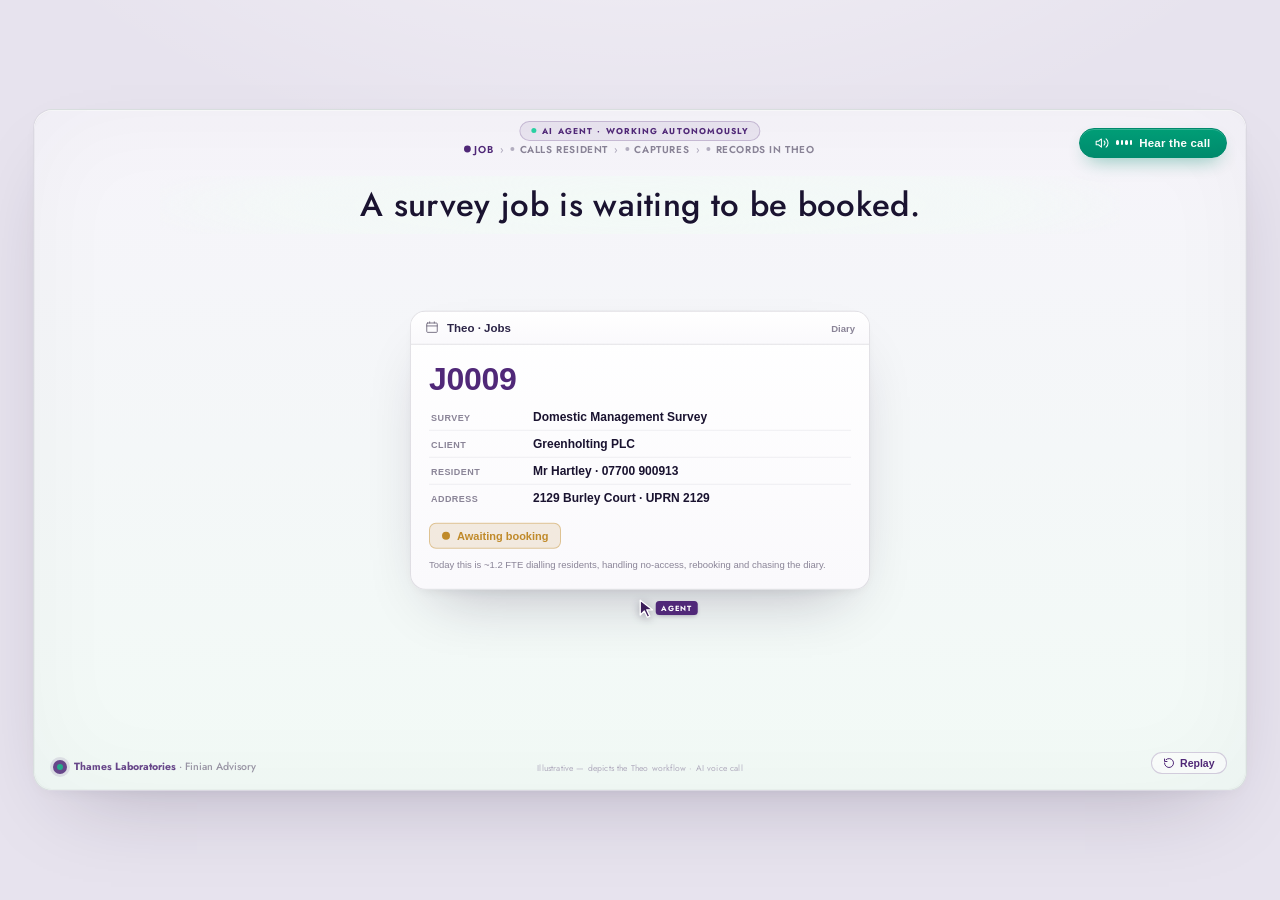
==== fa2-book-the-survey/index.html @ 350c70f8 "Thames Laboratories automation demos (FA1 Job Creation, FA2 Diary/voice call, FA3 Report QA) — Finia" ====
<!doctype html>
<html lang="en">
<head>
  <meta charset="utf-8" />
  <meta name="viewport" content="width=device-width, initial-scale=1" />
  <title>Focus Area 02 — Diary &amp; Appointment Setting · see it work · Thames Laboratories</title>
  <meta name="description" content="The agent phones the resident — a real AI voice call — agrees the slot, captures access and consent, and writes the booking into Theo. Sensitive calls stay human." />
  <link rel="preconnect" href="https://fonts.googleapis.com" />
  <link rel="preconnect" href="https://fonts.gstatic.com" crossorigin />
  <link href="https://fonts.googleapis.com/css2?family=Jost:wght@300;400;500;600;700&display=swap" rel="stylesheet" />
  <link rel="stylesheet" href="style.css" />
</head>
<body>
  <main class="stage" id="stage" data-step="0">

    <div class="agentbadge" aria-hidden="true"><span class="agentbadge-dot"></span>AI&nbsp;agent&nbsp;·&nbsp;working autonomously</div>
    <nav class="steps" id="steps" aria-label="Sequence">
      <span class="step" data-s="1"><i></i>Job</span>
      <span class="step-arr">›</span>
      <span class="step" data-s="2"><i></i>Calls&nbsp;resident</span>
      <span class="step-arr">›</span>
      <span class="step" data-s="3"><i></i>Captures</span>
      <span class="step-arr">›</span>
      <span class="step" data-s="4"><i></i>Records&nbsp;in&nbsp;Theo</span>
    </nav>
    <header class="hed" id="hed"><p class="hed-t" id="hedT">A survey job is waiting to be booked.</p></header>

    <button class="sound-btn" id="soundBtn" type="button" aria-label="Hear the call">
      <svg viewBox="0 0 24 24" aria-hidden="true"><path d="M11 5L6 9H2v6h4l5 4z"/><path d="M15.5 8.5a5 5 0 0 1 0 7M19 5a9 9 0 0 1 0 14"/></svg>
      <span class="eq" aria-hidden="true"><i></i><i></i><i></i><i></i></span>
      <span class="lbl-play">Hear the call</span><span class="lbl-stop">Stop</span>
    </button>

    <div class="camera" id="camera">
    <div class="scenes" id="scenes">

      <!-- ── SCENE 1 — unbooked job ───────────────────────────────────── -->
      <section class="card scene scene-await" id="sceneAwait" aria-label="An unbooked job">
        <div class="await-bar">
          <svg viewBox="0 0 24 24" aria-hidden="true"><rect x="3" y="4" width="18" height="16" rx="1.5"/><path d="M3 9h18M8 4V2M16 4V2"/></svg>
          Theo · Jobs<span class="tag">Diary</span>
        </div>
        <div class="await-body">
          <div class="await-job">J0009</div>
          <div class="await-meta">
            <div class="await-row"><span>Survey</span><b>Domestic Management Survey</b></div>
            <div class="await-row"><span>Client</span><b>Greenholting PLC</b></div>
            <div class="await-row"><span>Resident</span><b>Mr Hartley · 07700 900913</b></div>
            <div class="await-row"><span>Address</span><b>2129 Burley Court · UPRN 2129</b></div>
          </div>
          <div class="await-pill"><span class="d"></span>Awaiting booking</div>
          <div class="await-note">Today this is ~1.2&nbsp;FTE dialling residents, handling no-access, rebooking and chasing the diary.</div>
        </div>
      </section>

      <!-- ── SCENE 2/3 — the live AI voice call ───────────────────────── -->
      <section class="card scene scene-call" id="sceneCall" aria-label="The agent on a voice call with the resident">
        <div class="call-head">
          <span class="call-av">MH</span>
          <span class="call-who"><b>Mr Hartley · resident</b><em>07700 900913 · 2129 Burley Court</em></span>
          <span class="call-status">
            <span class="call-live"><span class="dot"></span>On call <span class="call-timer" id="callTimer">00:00</span></span>
            <span class="call-wave" aria-hidden="true"><i></i><i></i><i></i><i></i><i></i><i></i><i></i><i></i></span>
            <span class="call-voice">AI voice agent</span>
          </span>
        </div>
        <div class="call-body">
          <div class="tx" id="tx" aria-label="Live transcript"></div>
          <div class="cap">
            <div class="cap-h"><svg class="pen" viewBox="0 0 24 24" fill="none" stroke="#502878" stroke-width="1.7"><path d="M12 20h9M16.5 3.5a2.1 2.1 0 0 1 3 3L7 19l-4 1 1-4z"/></svg>Captured from the call</div>
            <div class="cap-list" id="capList"></div>
            <div class="cap-guard">Slots offered are ones the schedule already proposes — <b>never overridden</b>. Vulnerable or no-consent calls are <b>handed to a person</b>.</div>
          </div>
        </div>
      </section>

      <!-- ── SCENE 4 — recorded in Theo ───────────────────────────────── -->
      <section class="card scene scene-record" id="sceneRecord" aria-label="The booking, recorded in Theo">
        <div class="theo-top">
          <img class="theo-logo" src="theo-logo.png" alt="Theo" />
          <span class="theo-top-bc">Projects · Jobs · <b>J0009</b> · <em>Booking</em></span>
          <span class="theo-top-r"><span class="theo-top-user"><b>Maureen Donoghue</b><em>maureen.donoghue@thameslabs</em></span><span class="theo-top-btn">Logout</span></span>
        </div>
        <div class="rec-body">
          <div class="rec-col">
            <div class="rec-h">Diary <span class="rec-teams">Copy to TEAMS</span></div>
            <div class="cal-col">
              <div class="cal-colh">Priya Sharma · Tue 16 Jun</div>
              <div class="cal-grid">
                <div class="cal-times"><span class="cal-time">08</span><span class="cal-time">09</span><span class="cal-time">10</span><span class="cal-time">11</span><span class="cal-time">12</span></div>
                <div class="cal-track">
                  <div class="cal-block cal-block-new drop" id="calBlock" style="top:64px;height:52px;"><b>J0009 · Domestic Survey</b>2129 Burley Court · 10:00</div>
                  <div class="cal-block cal-block-busy" style="top:6px;height:26px;">J0021 · survey</div>
                </div>
              </div>
            </div>
            <div class="rec-fit">Booked to <b>P. Sharma</b> — best fit on skills, travel &amp; availability, within the proposed schedule.</div>
          </div>
          <div class="rec-col">
            <div class="rec-h">Activity · written from the call</div>
            <div class="rec-log">
              <div class="rec-le" data-l="1"><time>09:03</time> Called resident · <b>appointment agreed</b></div>
              <div class="rec-le" data-l="2"><time>09:03</time> Thu 11 declined (away) · <b>rebooked Tue 16</b></div>
              <div class="rec-le" data-l="3"><time>09:04</time> Booked J0009 to <b>P. Sharma</b> · Tue 10:00</div>
              <div class="rec-le" data-l="4"><time>09:04</time> Access &amp; pets captured · recording attached</div>
            </div>
            <div class="rec-sms" id="recSms">
              <div class="rec-sms-bar"><span>SMS · resident</span><span>sent 09:04</span></div>
              <div class="rec-sms-body">Appointment confirmed — surveyor ~<b>10:00</b>, Tue 16 Jun, ref&nbsp;<b>J0009</b>. Reply C to confirm.</div>
            </div>
            <span class="rec-chip" id="recChip"><span class="pip"></span>Call logged · task auto-closed</span>
          </div>
        </div>
      </section>

      <!-- ── SCENE 5 — payoff ─────────────────────────────────────────── -->
      <section class="scene scene-payoff" id="scenePayoff" aria-label="Result">
        <div class="payoff-eyebrow">Resident booked — autonomously</div>
        <h2 class="payoff-hero">The right resident slot —<br><em>booked itself.</em></h2>
        <p class="payoff-stat"><span id="counter">1</span><span class="payoff-unit">call</span><em>· no admin time</em></p>
        <p class="payoff-sub">J0009 · Mr Hartley · Thu 09:40 with P. Sharma · slot agreed, access &amp; consent captured, diary written, resident notified</p>
        <span class="payoff-pill"><span class="pip"></span>~1.2 FTE of dialling &amp; chasing — back</span>
      </section>

    </div><!-- /scenes -->

    <div class="cursor" id="cursor" aria-hidden="true">
      <span class="cursor-ring" id="cursorRing"></span>
      <svg class="cursor-svg" viewBox="0 0 24 24"><path d="M4 2.5 L4 19.5 L8.7 14.8 L12.2 22 L14.9 20.7 L11.4 13.5 L18 13.5 Z"/></svg>
      <span class="cursor-tag">agent</span>
    </div>
    </div><!-- /camera -->

    <div class="markrow"><span class="brandmark" aria-hidden="true"></span><span class="brandtxt">Thames Laboratories <em>· Finian Advisory</em></span></div>
    <span class="illnote">Illustrative — depicts the Theo workflow · AI voice call</span>
    <button class="replay" id="replay" type="button" aria-label="Replay">
      <svg viewBox="0 0 24 24" width="12" height="12" aria-hidden="true"><path d="M3 12a9 9 0 1 0 3-6.7M3 4v5h5"/></svg><span>Replay</span>
    </button>

  </main>
  <script src="demo.js" defer></script>
</body>
</html>
---- fa2-book-the-survey/style.css ----
/* ============================================================================
   Thames Laboratories · Focus Area 02 — Diary & Appointment Setting
   Cursor-led, camera-driven demo: a survey job is waiting to be booked →
   the agent calls the resident (script auto-filled) → scores the right
   surveyor within the schedule the engine proposes → books the slot, the
   resident notified, the call logged → the payoff. Auto-plays, loops.
   Honours prefers-reduced-motion. Thames purple + teal, real Theo UI.
   ========================================================================== */

:root {
  --purple:#502878; --purple-dark:#3C1E5A; --purple-2:#5e338a;
  --teal:#00A078; --teal-dark:#008C6E; --teal-logo:#36c7bd;
  --mint:#B4DCC8; --mint-bg:#EAF6F1; --mint-soft:#F2FAF6;
  --ink:#1A1330; --ink-2:#2c2547; --ink-3:#6B6478; --ink-4:#8a8497; --ink-5:#b3aec0;
  --hairline:#D8D4E0; --paper:#FFFFFF; --paper-2:#FAF9FC;
  --purple-soft:rgba(80,40,120,0.075); --purple-tint:rgba(80,40,120,0.045); --purple-line:rgba(80,40,120,0.22);
  --teal-soft:rgba(0,160,120,0.10); --teal-line:rgba(0,160,120,0.40);
  --amber:#C08A2A; --amber-soft:rgba(192,138,42,0.14); --amber-line:rgba(192,138,42,0.42);
  --spark:#2bd3a4;
  --line:rgba(30,20,50,0.12); --line-soft:rgba(30,20,50,0.06);
  --gothic:"Century Gothic","CenturyGothic","Jost","ITC Avant Garde Gothic","URW Gothic","Futura","Trebuchet MS",system-ui,sans-serif;
  --ui:"Segoe UI",Roboto,"Helvetica Neue",Arial,sans-serif;     /* real app chrome */
  --ease:cubic-bezier(.30,.78,.20,1); --ease-soft:cubic-bezier(.42,0,.10,1);
  --ease-cur:cubic-bezier(.36,.66,.18,1); --ease-cam:cubic-bezier(.5,.04,.14,1);
}
* { box-sizing:border-box; margin:0; padding:0; }
html, body { height:100%; }
body {
  font-family:var(--gothic); color:var(--ink-2);
  background:radial-gradient(1200px 700px at 50% -28%, rgba(255,255,255,0.6), transparent 60%), #e7e3ee;
  -webkit-font-smoothing:antialiased; text-rendering:optimizeLegibility;
  display:grid; place-items:center; padding:clamp(10px,2.6vw,40px); min-height:100%;
}

/* ── stage / camera ──────────────────────────────────────────────────────── */
.stage {
  width:min(1280px,100%); aspect-ratio:1280/720; min-height:460px;
  position:relative; overflow:hidden; isolation:isolate;
  border-radius:clamp(14px,1.5vw,20px); border:1px solid var(--line);
  background:linear-gradient(180deg,#f6f4fa,var(--mint-soft));
  box-shadow:0 1px 0 rgba(255,255,255,0.75) inset, 0 36px 84px -36px rgba(30,18,50,0.26), 0 5px 18px -10px rgba(30,18,50,0.10);
}
.stage::after { content:""; position:absolute; inset:0; pointer-events:none; z-index:60; border-radius:inherit;
  box-shadow:inset 0 0 100px rgba(30,18,50,0.035), inset 0 1px 0 rgba(255,255,255,0.5), inset 0 0 0 1px rgba(30,18,50,0.03); }
.camera { position:absolute; inset:0; z-index:4; transform-origin:0 0; transform:translate(0,0) scale(1); transition:transform 1.3s var(--ease-cam); will-change:transform; }

/* ── top chrome ──────────────────────────────────────────────────────────── */
.agentbadge { position:absolute; top:clamp(7px,0.9vw,11px); left:50%; transform:translateX(-50%); z-index:22;
  display:inline-flex; align-items:center; gap:6px; font-size:clamp(7px,0.78vw,8.5px); font-weight:700; letter-spacing:0.13em; text-transform:uppercase;
  color:var(--purple); background:var(--purple-soft); border:1px solid var(--purple-line); border-radius:999px; padding:3px 11px; }
.agentbadge-dot { width:5px; height:5px; border-radius:50%; background:var(--spark); flex:0 0 auto; }
.steps { position:absolute; top:clamp(22px,2.5vw,32px); left:50%; transform:translateX(-50%); z-index:20;
  display:flex; align-items:center; gap:clamp(4px,0.5vw,7px); white-space:nowrap;
  font-size:clamp(8px,0.85vw,10px); font-weight:600; letter-spacing:0.06em; text-transform:uppercase; }
.step { display:inline-flex; align-items:center; gap:5px; color:var(--ink-4); transition:color .35s var(--ease); }
.step i { width:4px; height:4px; border-radius:50%; background:var(--ink-5); transition:all .35s var(--ease); }
.step-arr { color:var(--ink-5); }
.step.done { color:var(--ink-3); } .step.done i { background:var(--teal); }
.step.now { color:var(--purple); } .step.now i { background:var(--purple); transform:scale(1.7); }
.hed { position:absolute; top:clamp(44px,5.2vw,66px); left:50%; transform:translateX(-50%); z-index:18;
  width:min(960px,94%); text-align:center; padding:clamp(6px,0.85vw,11px) clamp(14px,1.8vw,24px);
  background:radial-gradient(ellipse 70% 130% at 50% 50%, rgba(242,250,246,0.94), rgba(242,250,246,0.55) 55%, transparent 78%);
  transition:opacity .4s var(--ease-soft); }
.hed.swap { opacity:0; }
.stage[data-step="payoff"] .hed { opacity:0; }
.hed-t { font-weight:500; color:var(--ink); font-size:clamp(19px,2.6vw,33px); line-height:1.12; letter-spacing:0.01em; text-shadow:0 1px 0 rgba(255,255,255,0.5); }
.hed-t b { font-weight:700; color:var(--purple); }

/* ── scenes ──────────────────────────────────────────────────────────────── */
.scenes { position:absolute; inset:0; z-index:4; }
.card { background:linear-gradient(180deg,var(--paper),var(--paper-2)); border:1px solid var(--line); border-radius:clamp(12px,1.2vw,16px);
  box-shadow:0 1px 0 rgba(255,255,255,0.85) inset, 0 28px 60px -28px rgba(30,18,50,0.30), 0 5px 16px -8px rgba(30,18,50,0.13); overflow:hidden; }
.scene { position:absolute; left:50%; top:62%; transform:translate(-50%,calc(-50%+14px)) scale(.965); opacity:0; pointer-events:none;
  transition:opacity .7s var(--ease-soft), transform .85s var(--ease-soft), filter .7s var(--ease-soft); will-change:opacity,transform; }
.stage[data-step="1"] .scene-await,
.stage[data-step="2"] .scene-call,
.stage[data-step="3"] .scene-call,
.stage[data-step="4"] .scene-record,
.stage[data-step="payoff"] .scene-payoff {
  opacity:1; transform:translate(-50%,-50%) scale(1); pointer-events:auto; z-index:5;
}
.stage.measuring .scene { transition:none !important; }
.stage.frozen *, .stage.frozen *::before, .stage.frozen *::after { transition:none !important; animation:none !important; }
/* realism: recreated software uses real UI fonts, not the brand face */
.scene-await, .scene-call, .scene-record { font-family:var(--ui); }

/* Theo top bar (shared) */
.theo-top { display:flex; align-items:center; gap:10px; padding:8px 14px; background:#fff; border-bottom:1px solid var(--line); }
.theo-logo { height:19px; width:auto; display:block; }
.theo-top-bc { font-size:clamp(8.5px,0.9vw,10px); color:var(--ink-4); }
.theo-top-bc b { color:var(--purple); font-weight:700; }
.theo-top-bc em { font-style:italic; color:var(--ink-2); font-weight:600; }
.theo-top-r { margin-left:auto; display:flex; align-items:center; gap:11px; font-size:clamp(8px,0.82vw,9.5px); color:var(--ink-4); }
.theo-top-user { display:flex; flex-direction:column; line-height:1.15; text-align:right; }
.theo-top-user b { color:var(--ink-2); font-weight:700; font-size:clamp(8.5px,0.88vw,10px); }
.theo-top-user em { font-style:normal; color:var(--ink-5); font-size:0.85em; }
.theo-top-btn { color:var(--ink-3); border:1px solid var(--hairline); border-radius:5px; padding:3px 9px; font-weight:600; }

/* ════════ SCENE 1 — unbooked job ════════ */
.scene-await { width:min(460px,62%); }
.await-bar { display:flex; align-items:center; gap:8px; padding:9px 14px; border-bottom:1px solid var(--line); background:linear-gradient(180deg,#fff,var(--paper-2)); font-size:clamp(10px,1vw,11.5px); font-weight:700; color:var(--ink-2); }
.await-bar svg { width:14px; height:14px; fill:none; stroke:var(--ink-3); stroke-width:1.5; stroke-linecap:round; stroke-linejoin:round; }
.await-bar .tag { margin-left:auto; font-size:clamp(8px,0.85vw,9.5px); font-weight:600; color:var(--ink-4); }
.await-body { padding:clamp(13px,1.5vw,18px); display:flex; flex-direction:column; gap:9px; }
.await-job { font-size:clamp(24px,2.6vw,32px); font-weight:700; color:var(--purple); letter-spacing:-0.01em; line-height:1; }
.await-meta { display:flex; flex-direction:column; }
.await-row { display:grid; grid-template-columns:clamp(70px,8vw,92px) 1fr; gap:10px; align-items:baseline; padding:6px 2px; border-bottom:1px solid var(--line-soft); }
.await-row:last-child { border-bottom:none; }
.await-row span { font-size:clamp(7.5px,0.8vw,9px); font-weight:700; letter-spacing:0.05em; text-transform:uppercase; color:var(--ink-4); }
.await-row b { font-size:clamp(10px,1.02vw,12px); font-weight:600; color:var(--ink); }
.await-pill { display:inline-flex; align-items:center; gap:7px; align-self:flex-start; padding:6px 12px; border-radius:7px;
  background:var(--amber-soft); border:1px solid var(--amber-line); font-size:clamp(9.5px,1vw,11px); font-weight:700; color:var(--amber); margin-top:3px; }
.await-pill .d { width:8px; height:8px; border-radius:50%; background:var(--amber); }
.await-note { font-size:clamp(8px,0.84vw,9.5px); color:var(--ink-4); line-height:1.4; }

/* ════════ SCENE 2/3 — the live AI voice call ════════ */
.scene-call { width:min(840px,96%); font-size:10px; }
.call-head { display:flex; align-items:center; gap:12px; padding:11px 16px; background:linear-gradient(180deg,var(--purple-2),var(--purple)); color:#fff; }
.call-av { width:38px; height:38px; border-radius:50%; background:rgba(255,255,255,0.16); display:grid; place-items:center; font-size:13px; font-weight:700; flex:0 0 auto; }
.call-who { min-width:0; }
.call-who b { font-size:clamp(12px,1.2vw,14px); font-weight:700; display:block; line-height:1.1; }
.call-who em { font-style:normal; font-size:clamp(8.5px,0.9vw,10px); color:rgba(255,255,255,0.72); }
.call-status { margin-left:auto; display:flex; flex-direction:column; align-items:flex-end; gap:4px; }
.call-live { display:inline-flex; align-items:center; gap:6px; font-size:clamp(8px,0.84vw,9.5px); font-weight:700; letter-spacing:0.06em; text-transform:uppercase; color:#fff; }
.call-live .dot { width:7px; height:7px; border-radius:50%; background:var(--spark); box-shadow:0 0 0 0 rgba(43,211,164,0.6); animation:callPulse 1.4s infinite; }
@keyframes callPulse { 0% { box-shadow:0 0 0 0 rgba(43,211,164,0.55); } 70% { box-shadow:0 0 0 7px rgba(43,211,164,0); } 100% { box-shadow:0 0 0 0 rgba(43,211,164,0); } }
.call-timer { font-size:clamp(8.5px,0.9vw,10px); font-weight:600; color:rgba(255,255,255,0.85); font-variant-numeric:tabular-nums; }
.call-voice { display:inline-flex; align-items:center; gap:5px; font-size:7.5px; font-weight:700; letter-spacing:0.08em; text-transform:uppercase; color:#fff; background:rgba(255,255,255,0.16); border-radius:999px; padding:2px 8px; }
.call-wave { display:flex; align-items:center; gap:2.5px; height:16px; }
.call-wave i { width:2.5px; border-radius:2px; background:rgba(255,255,255,0.85); height:30%; animation:wave 1s ease-in-out infinite; }
.call-wave i:nth-child(2){animation-delay:.1s}.call-wave i:nth-child(3){animation-delay:.2s}.call-wave i:nth-child(4){animation-delay:.3s}.call-wave i:nth-child(5){animation-delay:.15s}.call-wave i:nth-child(6){animation-delay:.25s}.call-wave i:nth-child(7){animation-delay:.05s}.call-wave i:nth-child(8){animation-delay:.35s}
@keyframes wave { 0%,100% { height:25%; } 50% { height:100%; } }

.call-body { display:grid; grid-template-columns:1.45fr 1fr; min-height:0; height:clamp(290px,33vw,338px); }
.tx { padding:clamp(10px,1.2vw,15px) clamp(12px,1.4vw,16px); display:flex; flex-direction:column; justify-content:flex-end; gap:7px; min-width:0; overflow:hidden; }
.tx-row { display:flex; gap:8px; max-width:92%; opacity:0; transform:translateY(6px); transition:opacity .4s var(--ease), transform .4s var(--ease); }
.tx-row.show { opacity:1; transform:none; }
.tx-row.speaking .bubble { box-shadow:0 0 0 3px var(--teal-soft); }
.tx-row.res.speaking .bubble { box-shadow:0 0 0 3px rgba(80,40,120,0.10); }
.tx-row.agent { align-self:flex-start; }
.tx-row.res { align-self:flex-end; flex-direction:row-reverse; }
.tx-tag { flex:0 0 auto; width:26px; height:26px; border-radius:50%; display:grid; place-items:center; font-size:8px; font-weight:700; }
.tx-row.agent .tx-tag { background:var(--purple); color:#fff; }
.tx-row.res .tx-tag { background:#e9e4f1; color:var(--purple); }
.bubble { border-radius:11px; padding:7px 11px; font-size:clamp(9.5px,1vw,11.5px); line-height:1.4; }
.tx-row.agent .bubble { background:var(--mint-soft); border:1px solid var(--teal-line); color:var(--ink-2); border-bottom-left-radius:3px; }
.tx-row.res .bubble { background:#f3f1f7; border:1px solid var(--hairline); color:var(--ink-2); border-bottom-right-radius:3px; }
.bubble b { color:var(--purple); font-weight:700; }

.cap { padding:clamp(10px,1.2vw,15px) clamp(12px,1.4vw,16px); border-left:1px solid var(--line-soft); background:var(--paper-2); display:flex; flex-direction:column; gap:6px; overflow:hidden; }
.cap-h { font-size:clamp(8px,0.84vw,9.5px); font-weight:700; letter-spacing:0.1em; text-transform:uppercase; color:var(--purple); display:flex; align-items:center; gap:7px; }
.cap-h .pen { width:12px; height:12px; }
.cap-list { display:flex; flex-direction:column; gap:5px; }
.cap-row { display:flex; flex-direction:column; gap:1px; padding:5px 9px; border-radius:7px; background:#fff; border:1px solid var(--line-soft);
  opacity:0; transform:translateY(-4px); transition:opacity .45s var(--ease), transform .45s var(--ease); }
.cap-row.filled { opacity:1; transform:none; border-color:rgba(0,160,120,0.32); background:rgba(0,160,120,0.045); }
.cap-row .l { font-size:clamp(7px,0.76vw,8.5px); font-weight:700; letter-spacing:0.05em; text-transform:uppercase; color:var(--ink-4); }
.cap-row .v { font-size:clamp(9px,0.95vw,11px); font-weight:700; color:var(--ink); display:flex; align-items:center; gap:6px; }
.cap-row .v::before { content:""; width:11px; height:11px; border-radius:50%; background:var(--teal); flex:0 0 auto; position:relative; }
.cap-row .v::after { content:""; position:absolute; }
.cap-guard { font-size:clamp(7.5px,0.8vw,9px); color:var(--ink-4); line-height:1.4; margin-top:auto; }
.cap-guard b { color:var(--purple); font-weight:700; }

/* ════════ SCENE 4 — recorded in Theo ════════ */
.scene-record { width:min(640px,80%); font-size:10px; }
.rec-body { display:grid; grid-template-columns:1fr 1.08fr; min-height:0; }
.rec-col { padding:clamp(10px,1.2vw,14px) clamp(11px,1.3vw,15px); display:flex; flex-direction:column; gap:9px; min-width:0; }
.rec-col + .rec-col { border-left:1px solid var(--line-soft); background:var(--paper-2); }
.rec-h { font-size:clamp(8px,0.84vw,9.5px); font-weight:700; letter-spacing:0.1em; text-transform:uppercase; color:var(--purple); display:flex; align-items:center; gap:7px; }
.rec-teams { margin-left:auto; font-size:7.5px; font-weight:700; color:var(--purple); background:var(--purple-soft); border:1px solid var(--purple-line); border-radius:5px; padding:2px 7px; }
.cal-col { border:1px solid var(--line-soft); border-radius:8px; overflow:hidden; background:#fff; }
.cal-colh { font-size:clamp(8.5px,0.9vw,10px); font-weight:700; color:#fff; background:var(--teal); text-align:center; padding:5px; }
.cal-grid { position:relative; display:grid; grid-template-columns:28px 1fr; height:clamp(140px,16vw,168px); }
.cal-times { display:flex; flex-direction:column; border-right:1px solid var(--line-soft); }
.cal-time { flex:1; font-size:clamp(7px,0.74vw,8.5px); color:var(--ink-5); text-align:right; padding:1px 4px 0 0; border-bottom:1px solid var(--line-soft); }
.cal-track { position:relative; background:repeating-linear-gradient(180deg,#fff 0,#fff 27px,var(--line-soft) 27px,var(--line-soft) 28px); }
.cal-block { position:absolute; left:5px; right:6px; border-radius:6px; padding:5px 8px; font-size:clamp(8px,0.84vw,9.5px); line-height:1.25; }
.cal-block-new { background:linear-gradient(180deg,var(--mint-bg),rgba(0,160,120,0.26)); border:1.6px dashed var(--teal-dark); color:var(--teal-dark); box-shadow:0 0 0 1px var(--teal-soft);
  opacity:0; transform:translateY(-10px) scale(.96); transition:opacity .55s var(--ease), transform .6s var(--ease); }
.cal-block-new.drop { opacity:1; transform:none; }
.cal-block-new b { font-weight:700; display:block; }
.cal-block-busy { background:#efece6; border:1px solid var(--line); color:var(--ink-4); }
.rec-fit { font-size:clamp(7.5px,0.8vw,9px); color:var(--ink-4); line-height:1.4; }
.rec-fit b { color:var(--teal-dark); font-weight:700; }

.rec-log { display:flex; flex-direction:column; gap:0; border-left:2px solid var(--line-soft); padding-left:11px; }
.rec-le { position:relative; padding:5px 0; font-size:clamp(8.5px,0.9vw,10px); color:var(--ink-2); line-height:1.35;
  opacity:0; transform:translateX(-4px); transition:opacity .4s var(--ease), transform .4s var(--ease); }
.rec-le.show { opacity:1; transform:none; }
.rec-le::before { content:""; position:absolute; left:-15px; top:9px; width:7px; height:7px; border-radius:50%; background:var(--teal); box-shadow:0 0 0 2px var(--paper-2); }
.rec-le time { font-weight:700; color:var(--ink-4); font-size:0.88em; margin-right:4px; }
.rec-le b { color:var(--purple); font-weight:700; }
.rec-sms { background:#fff; border:1px solid var(--hairline); border-radius:9px; padding:8px 11px;
  opacity:0; transform:translateY(8px); transition:opacity .5s var(--ease), transform .5s var(--ease); }
.rec-sms.show { opacity:1; transform:none; }
.rec-sms-bar { display:flex; justify-content:space-between; gap:6px; font-size:clamp(7px,0.76vw,8.5px); font-weight:700; letter-spacing:0.06em; text-transform:uppercase; color:var(--ink-4); padding-bottom:5px; border-bottom:1px solid var(--line-soft); }
.rec-sms-body { font-size:clamp(9px,0.95vw,11px); color:var(--ink-2); line-height:1.4; padding-top:6px; }
.rec-sms-body b { color:var(--teal-dark); font-weight:700; }
.rec-chip { display:inline-flex; align-items:center; gap:7px; align-self:flex-start; font-size:clamp(8.5px,0.9vw,10px); font-weight:700; color:var(--teal-dark);
  background:var(--teal-soft); border:1px solid var(--teal-line); border-radius:7px; padding:5px 11px; opacity:0; transition:opacity .45s var(--ease); }
.rec-chip.show { opacity:1; }
.rec-chip .pip { width:8px; height:8px; border-radius:50%; background:var(--teal); }

/* ════════ SCENE 5 — payoff ════════ */
.scene-payoff { width:min(820px,92%); display:flex; flex-direction:column; align-items:center; text-align:center; gap:clamp(8px,1.1vw,14px); }
.payoff-eyebrow { font-size:clamp(9px,0.95vw,11px); font-weight:700; letter-spacing:0.22em; text-transform:uppercase; color:var(--purple); }
.payoff-hero { font-weight:600; color:var(--ink); font-size:clamp(27px,4.4vw,56px); line-height:1.05; letter-spacing:-0.005em; }
.payoff-hero em { font-style:normal; color:var(--purple); font-weight:700; }
.payoff-stat { display:inline-flex; align-items:baseline; gap:8px; color:var(--ink-3); font-size:clamp(13px,1.5vw,16px); margin-top:clamp(2px,0.4vw,6px); }
.payoff-stat #counter { font-size:clamp(36px,4vw,52px); font-weight:600; color:var(--ink); line-height:1; font-variant-numeric:tabular-nums; letter-spacing:-0.01em; }
.payoff-stat .payoff-unit { font-size:clamp(18px,2vw,26px); color:var(--teal-dark); font-weight:600; }
.payoff-stat em { font-style:normal; color:var(--ink-3); font-weight:500; }
.payoff-sub { font-size:clamp(9px,1vw,11px); color:var(--ink-4); letter-spacing:0.02em; }
.payoff-pill { display:inline-flex; align-items:center; gap:8px; margin-top:clamp(6px,1vw,12px);
  font-size:clamp(11px,1.2vw,13px); font-weight:700; color:#fff;
  background:linear-gradient(180deg,var(--purple-2),var(--purple)); border:1px solid var(--purple-dark); border-radius:999px; padding:clamp(8px,1vw,11px) clamp(18px,2vw,24px);
  box-shadow:0 10px 22px -10px rgba(60,30,90,0.5); }
.payoff-pill .pip { width:7px; height:7px; border-radius:50%; background:var(--spark); }
.payoff-eyebrow,.payoff-hero,.payoff-stat,.payoff-sub,.payoff-pill { opacity:0; transform:translateY(8px); transition:opacity .5s var(--ease-soft), transform .55s var(--ease-soft); }
.stage[data-step="payoff"] .payoff-eyebrow { opacity:1; transform:none; transition-delay:.04s; }
.stage[data-step="payoff"] .payoff-hero { opacity:1; transform:none; transition-delay:.14s; }
.stage[data-step="payoff"] .payoff-stat { opacity:1; transform:none; transition-delay:.26s; }
.stage[data-step="payoff"] .payoff-sub { opacity:1; transform:none; transition-delay:.34s; }
.stage[data-step="payoff"] .payoff-pill { opacity:1; transform:none; transition-delay:.46s; }

/* ── cursor ──────────────────────────────────────────────────────────────── */
.cursor { position:absolute; left:0; top:0; z-index:40; pointer-events:none; opacity:0; transform-origin:0 0; transform:translate(50%,80%) scale(1); transition:transform .82s var(--ease-cur), opacity .35s; }
.cursor.on { opacity:1; }
.cursor-svg { display:block; width:clamp(17px,1.7vw,21px); height:auto; filter:drop-shadow(0 2px 4px rgba(30,18,50,0.32)); transition:transform .16s var(--ease); }
.cursor-svg path { fill:var(--purple-dark); stroke:#fff; stroke-width:1.5; stroke-linejoin:round; }
.cursor.click .cursor-svg { transform:scale(.76); }
.cursor-ring { position:absolute; left:3px; top:2px; width:7px; height:7px; border-radius:50%; border:1.6px solid var(--teal); opacity:0; transform:translate(-50%,-50%) scale(.4); }
.cursor.click .cursor-ring { animation:curRipple .55s var(--ease-soft); }
@keyframes curRipple { 0% { opacity:.65; transform:translate(-50%,-50%) scale(.4); } 100% { opacity:0; transform:translate(-50%,-50%) scale(5); } }
.cursor-tag { position:absolute; left:clamp(15px,1.5vw,19px); top:3px; white-space:nowrap; font-size:clamp(6px,0.66vw,7.5px); font-weight:700; letter-spacing:0.12em; text-transform:uppercase; color:#fff; background:var(--purple); border-radius:3.5px; padding:1.5px 5px; box-shadow:0 2px 5px -2px rgba(30,18,50,0.4); }

/* ── quiet chrome ────────────────────────────────────────────────────────── */
.markrow { position:absolute; left:clamp(13px,1.5vw,20px); bottom:clamp(11px,1.3vw,16px); z-index:30; display:flex; align-items:center; gap:7px; opacity:.85; }
.brandmark { width:14px; height:14px; border-radius:50%; flex:0 0 auto; position:relative; background:var(--purple); box-shadow:0 0 0 3px rgba(80,40,120,0.13); }
.brandmark::after { content:""; position:absolute; inset:4px; border-radius:50%; background:var(--teal); }
.brandtxt { font-size:clamp(9px,0.95vw,10.5px); font-weight:700; color:var(--purple); white-space:nowrap; }
.brandtxt em { font-style:normal; color:var(--ink-4); font-weight:500; }
.replay { position:absolute; right:clamp(13px,1.5vw,20px); bottom:clamp(11px,1.3vw,16px); z-index:30; display:inline-flex; align-items:center; gap:5px;
  font-size:clamp(9px,0.95vw,10.5px); font-weight:600; color:var(--purple); background:rgba(255,255,255,0.6); border:1px solid var(--purple-line); border-radius:999px; padding:4px 11px; cursor:pointer; transition:color .2s,background .2s,border-color .2s; }
.replay:hover { color:#fff; background:var(--purple); border-color:var(--purple); }
.replay svg { fill:none; stroke:currentColor; stroke-width:2; stroke-linecap:round; stroke-linejoin:round; }
.illnote { position:absolute; left:50%; transform:translateX(-50%); bottom:clamp(11px,1.3vw,16px); z-index:28; font-size:clamp(7px,0.74vw,8.5px); color:var(--ink-5); letter-spacing:0.02em; white-space:nowrap; }

/* sound control — the big "hear the call" button */
.sound-btn { position:absolute; right:clamp(13px,1.5vw,20px); top:clamp(13px,1.5vw,18px); z-index:35;
  display:inline-flex; align-items:center; gap:7px; font-size:clamp(9.5px,1vw,11.5px); font-weight:700; letter-spacing:0.02em; color:#fff;
  background:linear-gradient(180deg,var(--teal),var(--teal-dark)); border:1px solid var(--teal-dark); border-radius:999px; padding:7px 15px; cursor:pointer;
  box-shadow:0 8px 20px -8px rgba(0,140,110,0.6), 0 1px 0 rgba(255,255,255,0.2) inset; transition:transform .2s var(--ease), box-shadow .2s, filter .2s; }
.sound-btn:hover { transform:translateY(-1px); filter:brightness(1.05); }
.sound-btn svg { width:14px; height:14px; fill:none; stroke:#fff; stroke-width:1.8; stroke-linecap:round; stroke-linejoin:round; }
.sound-btn .eq { display:inline-flex; align-items:center; gap:2px; height:13px; }
.sound-btn .eq i { width:2.5px; border-radius:2px; background:#fff; height:35%; }
.sound-btn.playing .eq i { animation:wave 0.9s ease-in-out infinite; }
.sound-btn.playing .eq i:nth-child(2){animation-delay:.15s}.sound-btn.playing .eq i:nth-child(3){animation-delay:.3s}.sound-btn.playing .eq i:nth-child(4){animation-delay:.1s}
.sound-btn .lbl-play { display:inline; } .sound-btn .lbl-stop { display:none; }
.sound-btn.playing .lbl-play { display:none; } .sound-btn.playing .lbl-stop { display:inline; }

@media (prefers-reduced-motion: reduce) {
  * { transition:none !important; animation:none !important; }
  .scene-await,.scene-call,.scene-record { opacity:0 !important; }
  .hed,.steps,.cursor { opacity:0 !important; }
  .call-wave i, .call-live .dot { animation:none !important; }
  .scene-payoff { opacity:1 !important; transform:translate(-50%,-50%) !important; }
  .scene-payoff .payoff-eyebrow,.scene-payoff .payoff-hero,.scene-payoff .payoff-stat,.scene-payoff .payoff-sub,.scene-payoff .payoff-pill { opacity:1 !important; transform:none !important; }
}
@media (max-width: 860px) {
  .stage { aspect-ratio:auto; min-height:660px; }
  .scene-await,.scene-call,.scene-record { width:94%; }
  .call-body,.rec-body { grid-template-columns:1fr; }
  .cursor { display:none; }
}
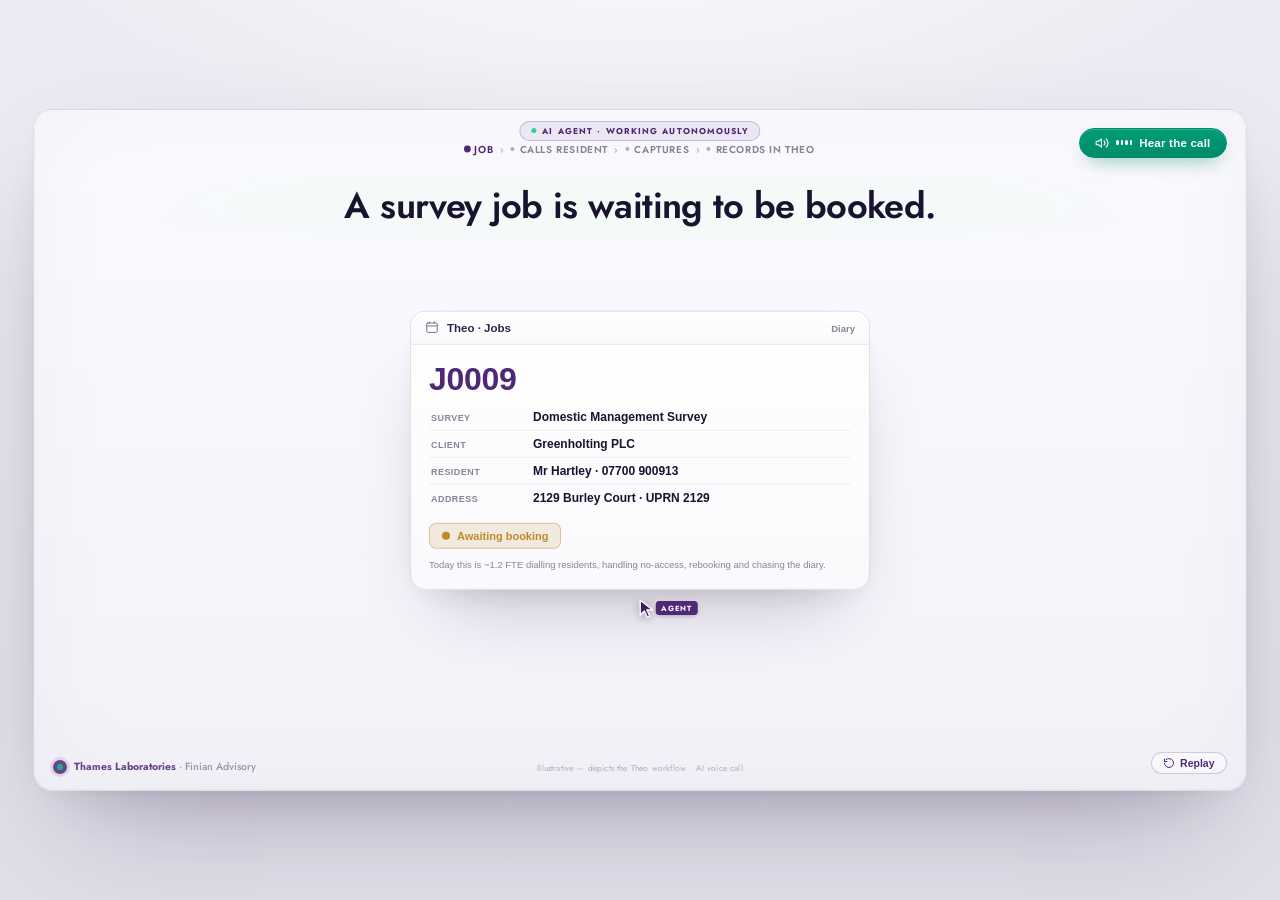
==== commit 7a4aa30e: "Mobile-first: fill screen, legible in landscape, rotate prompt in portrait (QR-scan ready)" ====
--- a/fa2-book-the-survey/index.html
+++ b/fa2-book-the-survey/index.html
@@ -138,6 +138,11 @@
     </button>
 
   </main>
+  <div class="rotatehint" aria-hidden="true">
+    <span class="ico"><svg viewBox="0 0 24 24"><rect x="7" y="2" width="10" height="20" rx="2"/><path d="M10.5 19h3"/></svg></span>
+    <b>Rotate your phone</b>
+    <span>This demo is best viewed in landscape — turn your phone sideways.</span>
+  </div>
   <script src="demo.js" defer></script>
 </body>
 </html>
--- a/fa2-book-the-survey/style.css
+++ b/fa2-book-the-survey/style.css
@@ -21,13 +21,13 @@
   --gothic:"Century Gothic","CenturyGothic","Jost","ITC Avant Garde Gothic","URW Gothic","Futura","Trebuchet MS",system-ui,sans-serif;
   --ui:"Segoe UI",Roboto,"Helvetica Neue",Arial,sans-serif;     /* real app chrome */
   --ease:cubic-bezier(.30,.78,.20,1); --ease-soft:cubic-bezier(.42,0,.10,1);
-  --ease-cur:cubic-bezier(.36,.66,.18,1); --ease-cam:cubic-bezier(.5,.04,.14,1);
+  --ease-cur:cubic-bezier(.36,.66,.18,1); --ease-cam:cubic-bezier(.5,0,.08,1);
 }
 * { box-sizing:border-box; margin:0; padding:0; }
 html, body { height:100%; }
 body {
   font-family:var(--gothic); color:var(--ink-2);
-  background:radial-gradient(1200px 700px at 50% -28%, rgba(255,255,255,0.6), transparent 60%), #e7e3ee;
+  background:radial-gradient(1100px 620px at 50% -22%, #ffffff, transparent 62%), linear-gradient(180deg, #edebf3, #e1dee9);
   -webkit-font-smoothing:antialiased; text-rendering:optimizeLegibility;
   display:grid; place-items:center; padding:clamp(10px,2.6vw,40px); min-height:100%;
 }
@@ -37,8 +37,8 @@
   width:min(1280px,100%); aspect-ratio:1280/720; min-height:460px;
   position:relative; overflow:hidden; isolation:isolate;
   border-radius:clamp(14px,1.5vw,20px); border:1px solid var(--line);
-  background:linear-gradient(180deg,#f6f4fa,var(--mint-soft));
-  box-shadow:0 1px 0 rgba(255,255,255,0.75) inset, 0 36px 84px -36px rgba(30,18,50,0.26), 0 5px 18px -10px rgba(30,18,50,0.10);
+  background:linear-gradient(180deg,#fbfaff,#f4f2f9);
+  box-shadow:0 1px 0 rgba(255,255,255,0.8) inset, 0 54px 120px -46px rgba(30,18,50,0.34), 0 22px 50px -28px rgba(30,18,50,0.14), 0 2px 8px -3px rgba(30,18,50,0.06);
 }
 .stage::after { content:""; position:absolute; inset:0; pointer-events:none; z-index:60; border-radius:inherit;
   box-shadow:inset 0 0 100px rgba(30,18,50,0.035), inset 0 1px 0 rgba(255,255,255,0.5), inset 0 0 0 1px rgba(30,18,50,0.03); }
@@ -63,13 +63,13 @@
   transition:opacity .4s var(--ease-soft); }
 .hed.swap { opacity:0; }
 .stage[data-step="payoff"] .hed { opacity:0; }
-.hed-t { font-weight:500; color:var(--ink); font-size:clamp(19px,2.6vw,33px); line-height:1.12; letter-spacing:0.01em; text-shadow:0 1px 0 rgba(255,255,255,0.5); }
+.hed-t { font-weight:600; color:var(--ink); font-size:clamp(20px,2.85vw,36px); line-height:1.08; letter-spacing:-0.018em; }
 .hed-t b { font-weight:700; color:var(--purple); }
 
 /* ── scenes ──────────────────────────────────────────────────────────────── */
 .scenes { position:absolute; inset:0; z-index:4; }
 .card { background:linear-gradient(180deg,var(--paper),var(--paper-2)); border:1px solid var(--line); border-radius:clamp(12px,1.2vw,16px);
-  box-shadow:0 1px 0 rgba(255,255,255,0.85) inset, 0 28px 60px -28px rgba(30,18,50,0.30), 0 5px 16px -8px rgba(30,18,50,0.13); overflow:hidden; }
+  box-shadow:0 1px 0 rgba(255,255,255,0.9) inset, 0 40px 80px -34px rgba(30,18,50,0.28), 0 14px 32px -16px rgba(30,18,50,0.12); overflow:hidden; }
 .scene { position:absolute; left:50%; top:62%; transform:translate(-50%,calc(-50%+14px)) scale(.965); opacity:0; pointer-events:none;
   transition:opacity .7s var(--ease-soft), transform .85s var(--ease-soft), filter .7s var(--ease-soft); will-change:opacity,transform; }
 .stage[data-step="1"] .scene-await,
@@ -268,9 +268,18 @@
   .scene-payoff { opacity:1 !important; transform:translate(-50%,-50%) !important; }
   .scene-payoff .payoff-eyebrow,.scene-payoff .payoff-hero,.scene-payoff .payoff-stat,.scene-payoff .payoff-sub,.scene-payoff .payoff-pill { opacity:1 !important; transform:none !important; }
 }
-@media (max-width: 860px) {
-  .stage { aspect-ratio:auto; min-height:660px; }
-  .scene-await,.scene-call,.scene-record { width:94%; }
-  .call-body,.rec-body { grid-template-columns:1fr; }
+/* ── mobile-first: scanned via QR in the room (best in landscape) ── */
+.rotatehint { display:none; position:fixed; inset:0; z-index:1000; flex-direction:column; align-items:center; justify-content:center; gap:20px; text-align:center; padding:32px;
+  background:linear-gradient(180deg,#3c1e5a,#1a1330); color:#fff; font-family:var(--gothic); }
+.rotatehint .ico { width:56px; height:56px; display:grid; place-items:center; border:2px solid rgba(255,255,255,0.5); border-radius:13px; animation:rotnudge 2.6s ease-in-out infinite; }
+.rotatehint .ico svg { width:26px; height:26px; fill:none; stroke:#fff; stroke-width:2; stroke-linecap:round; stroke-linejoin:round; }
+.rotatehint b { font-size:20px; font-weight:700; letter-spacing:-0.01em; }
+.rotatehint span { font-size:14px; color:rgba(255,255,255,0.72); max-width:280px; line-height:1.5; }
+@keyframes rotnudge { 0%,55%,100% { transform:rotate(0); } 78% { transform:rotate(-90deg); } }
+@media (max-width: 932px) {
+  body { padding:0; }
+  .stage { width:100vw; max-width:none; min-height:0; aspect-ratio:1280/720; border:none; border-radius:0; box-shadow:none; }
   .cursor { display:none; }
 }
+@media (orientation: landscape) and (max-height: 560px) { .stage { width:auto; height:100dvh; } }
+@media (max-width: 820px) and (orientation: portrait) { .rotatehint { display:flex; } .stage { filter:blur(3px) brightness(0.55); } }
